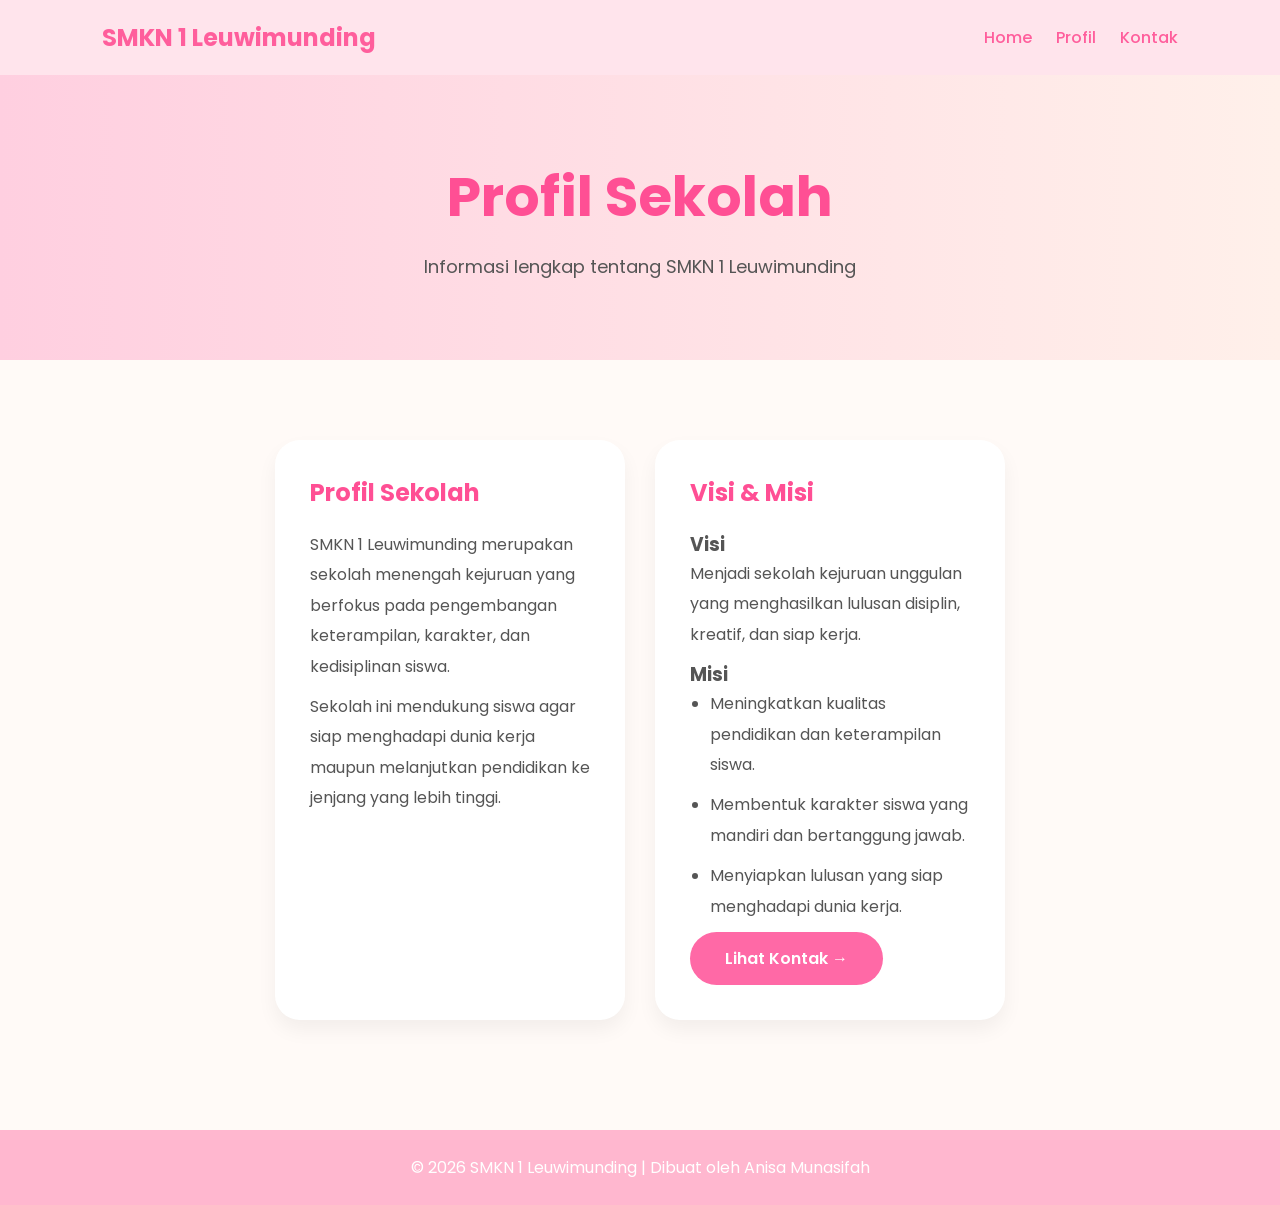
==== profil.html @ a29aefb9 "Project Website Profil SMKN 1 Leuwimunding" ====
<!DOCTYPE html>
<html lang="id">

<head>

    <meta charset="UTF-8">

    <meta name="viewport" content="width=device-width, initial-scale=1.0">

    <title>Profil Sekolah</title>

    <!-- GOOGLE FONT -->

    <link rel="preconnect" href="https://fonts.googleapis.com">

    <link rel="preconnect" href="https://fonts.gstatic.com" crossorigin>

    <link href="https://fonts.googleapis.com/css2?family=Poppins:wght@300;400;500;600;700&display=swap"
        rel="stylesheet">

    <!-- CSS -->

    <link rel="stylesheet" href="style.css">

</head>

<body>

    <!-- NAVBAR -->

    <nav>

        <div class="logo">

            SMKN 1 Leuwimunding

        </div>

        <div class="menu">

            <a href="index.html">Home</a>

            <a href="profil.html">Profil</a>

            <a href="kontak.html">Kontak</a>

        </div>

    </nav>

    <!-- HEADER -->

    <section class="page-header">

        <h1>Profil Sekolah</h1>

        <p>
            Informasi lengkap tentang SMKN 1 Leuwimunding
        </p>

    </section>

    <!-- ISI PROFIL -->

    <section class="profil-container">

        <!-- BOX PROFIL -->

        <div class="profil-box">

            <h2>Profil Sekolah</h2>

            <p>
                SMKN 1 Leuwimunding merupakan
                sekolah menengah kejuruan
                yang berfokus pada pengembangan
                keterampilan, karakter,
                dan kedisiplinan siswa.
            </p>

            <p>
                Sekolah ini mendukung siswa
                agar siap menghadapi dunia kerja
                maupun melanjutkan pendidikan
                ke jenjang yang lebih tinggi.
            </p>
            
        </div>

        <!-- BOX VISI MISI -->

        <div class="profil-box">

            <h2>Visi & Misi</h2>

            <h3>Visi</h3>

            <p>
                Menjadi sekolah kejuruan unggulan
                yang menghasilkan lulusan disiplin,
                kreatif, dan siap kerja.
            </p>

            <h3>Misi</h3>

            <ul>

                <li>
                    Meningkatkan kualitas pendidikan
                    dan keterampilan siswa.
                </li>

                <li>
                    Membentuk karakter siswa
                    yang mandiri dan bertanggung jawab.
                </li>

                <li>
                    Menyiapkan lulusan yang siap
                    menghadapi dunia kerja.
                </li>

            </ul>

            <!-- TOMBOL -->

            <a href="kontak.html" class="btn">

                Lihat Kontak →

            </a>

        </div>

    </section>

    <!-- FOOTER -->

    <footer>

        <p>
            © 2026 SMKN 1 Leuwimunding |
            Dibuat oleh Anisa Munasifah
        </p>

    </footer>

    <!-- JAVASCRIPT -->

    <script src="script.js"></script>

</body>

</html>
---- style.css ----
* {
    margin: 0;
    padding: 0;
    box-sizing: border-box;
    font-family: 'Poppins', sans-serif;
}

body {
    background: #fffaf7;
    color: #555;
}

/* NAVBAR */

nav {
    background: #ffe4ec;
    display: flex;
    justify-content: space-between;
    align-items: center;
    padding: 20px 8%;
    position: sticky;
    top: 0;
}

.logo {
    font-size: 24px;
    font-weight: 700;
    color: #ff5e9c;
}

.menu a {
    text-decoration: none;
    color: #ff5e9c;
    margin-left: 20px;
    font-weight: 500;
    transition: 0.3s;
}

.menu a:hover {
    color: #ff2f7f;
}

/* HERO */

.hero {
    min-height: 90vh;
    background: linear-gradient(to right, #ffdce8, #fff5ef);
    display: flex;
    justify-content: center;
    align-items: center;
    text-align: center;
    padding: 40px;
}

.hero-text {
    max-width: 700px;
}

.hero-text h1 {
    font-size: 70px;
    color: #ff4f94;
    margin-bottom: 20px;
}

.hero-text p {
    font-size: 20px;
    line-height: 1.9;
    margin-bottom: 35px;
}

/* BUTTON */

.btn {
    display: inline-block;
    background: #ff69a6;
    color: white;
    text-decoration: none;
    padding: 14px 35px;
    border-radius: 30px;
    transition: 0.3s;
    font-weight: 600;
}

.btn:hover {
    background: #ff4f94;
    transform: scale(1.05);
}

/* ABOUT */

.about {
    padding: 80px 8%;
    display: grid;
    grid-template-columns: repeat(auto-fit, minmax(280px, 1fr));
    gap: 30px;
}

.card {
    background: white;
    padding: 35px;
    border-radius: 25px;
    box-shadow: 0 10px 20px rgba(0, 0, 0, 0.05);
    transition: 0.3s;
}

.card:hover {
    transform: translateY(-10px);
}

.card h2 {
    color: #ff4f94;
    margin-bottom: 20px;
}

.card p {
    line-height: 1.9;
}

/* PAGE HEADER */

.page-header {
    background: linear-gradient(to right, #ffcfe0, #fff0ea);
    text-align: center;
    padding: 80px 20px;
}

.page-header h1 {
    font-size: 55px;
    color: #ff4f94;
    margin-bottom: 15px;
}

.page-header p {
    font-size: 18px;
}

/* PROFIL */

.profil-container {
    padding: 80px 8%;
    display: flex;
    flex-wrap: wrap;
    justify-content: center;
    gap: 30px;
}

.profil-box {
    background: white;
    width: 350px;
    padding: 35px;
    border-radius: 25px;
    box-shadow: 0 10px 20px rgba(0, 0, 0, 0.05);
}

.profil-box h2 {
    color: #ff4f94;
    margin-bottom: 20px;
}

.profil-box p,
.profil-box li {
    line-height: 1.9;
    margin-bottom: 10px;
}

.profil-box ul {
    padding-left: 20px;
}

/* JURUSAN */

.jurusan-container {
    padding: 80px 8%;
    display: grid;
    grid-template-columns: repeat(auto-fit, minmax(280px, 1fr));
    gap: 30px;
}

.jurusan-card {
    background: white;
    padding: 35px;
    border-radius: 25px;
    text-align: center;
    box-shadow: 0 10px 20px rgba(0, 0, 0, 0.05);
}

.jurusan-card h2 {
    color: #ff4f94;
    margin-bottom: 20px;
}

.jurusan-card p {
    line-height: 1.9;
}

.center {
    text-align: center;
    margin-bottom: 70px;
}

/* FOOTER */

footer {
    background: #ffb7cf;
    text-align: center;
    padding: 25px;
    color: white;
    margin-top: 30px;
}

/* RESPONSIVE */

@media(max-width:768px) {

    nav {
        flex-direction: column;
    }

    .menu {
        margin-top: 15px;
    }

    .hero-text h1 {
        font-size: 45px;
    }

    .page-header h1 {
        font-size: 40px;
    }

}
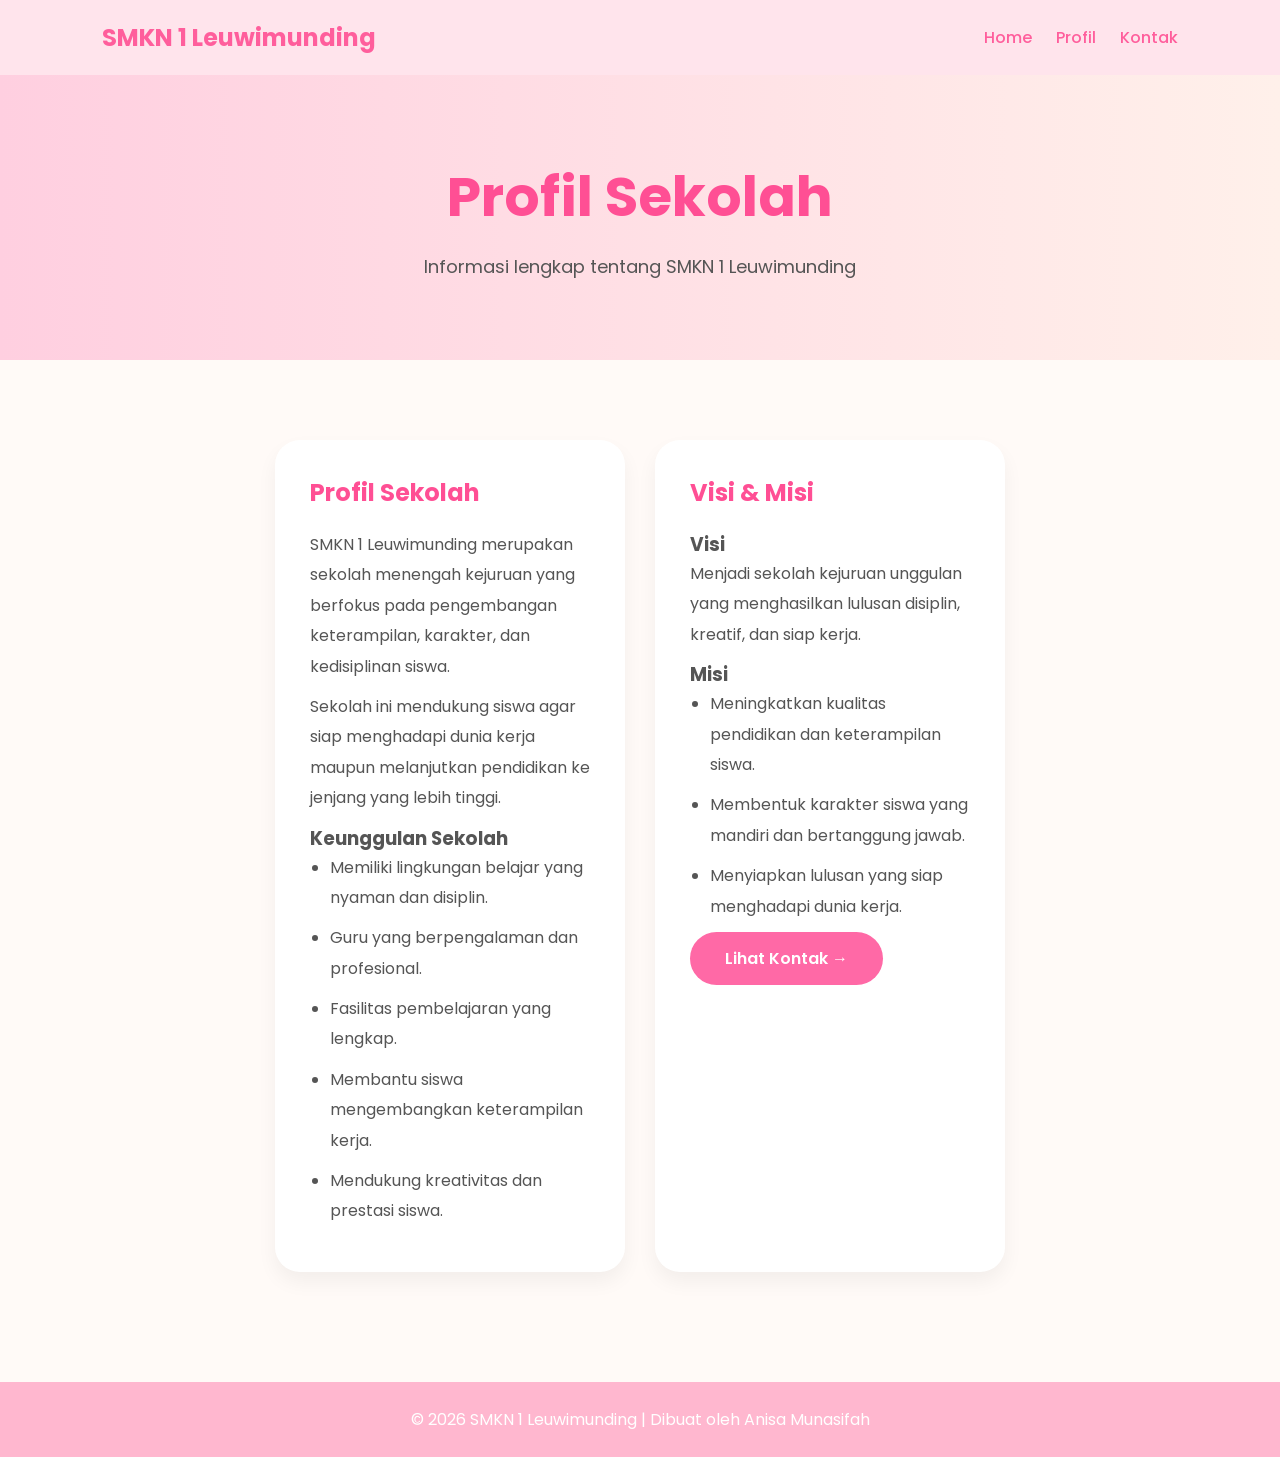
==== commit d9bc28b0: "Update Profil Website SMKN 1 Leuwimunding" ====
--- a/profil.html
+++ b/profil.html
@@ -84,7 +84,35 @@
                 maupun melanjutkan pendidikan
                 ke jenjang yang lebih tinggi.
             </p>
-            
+
+            <!-- KEUNGGULAN -->
+
+            <h3>Keunggulan Sekolah</h3>
+
+            <ul>
+
+                <li>
+                    Memiliki lingkungan belajar yang nyaman dan disiplin.
+                </li>
+
+                <li>
+                    Guru yang berpengalaman dan profesional.
+                </li>
+
+                <li>
+                    Fasilitas pembelajaran yang lengkap.
+                </li>
+
+                <li>
+                    Membantu siswa mengembangkan keterampilan kerja.
+                </li>
+
+                <li>
+                    Mendukung kreativitas dan prestasi siswa.
+                </li>
+
+            </ul>
+
         </div>
 
         <!-- BOX VISI MISI -->
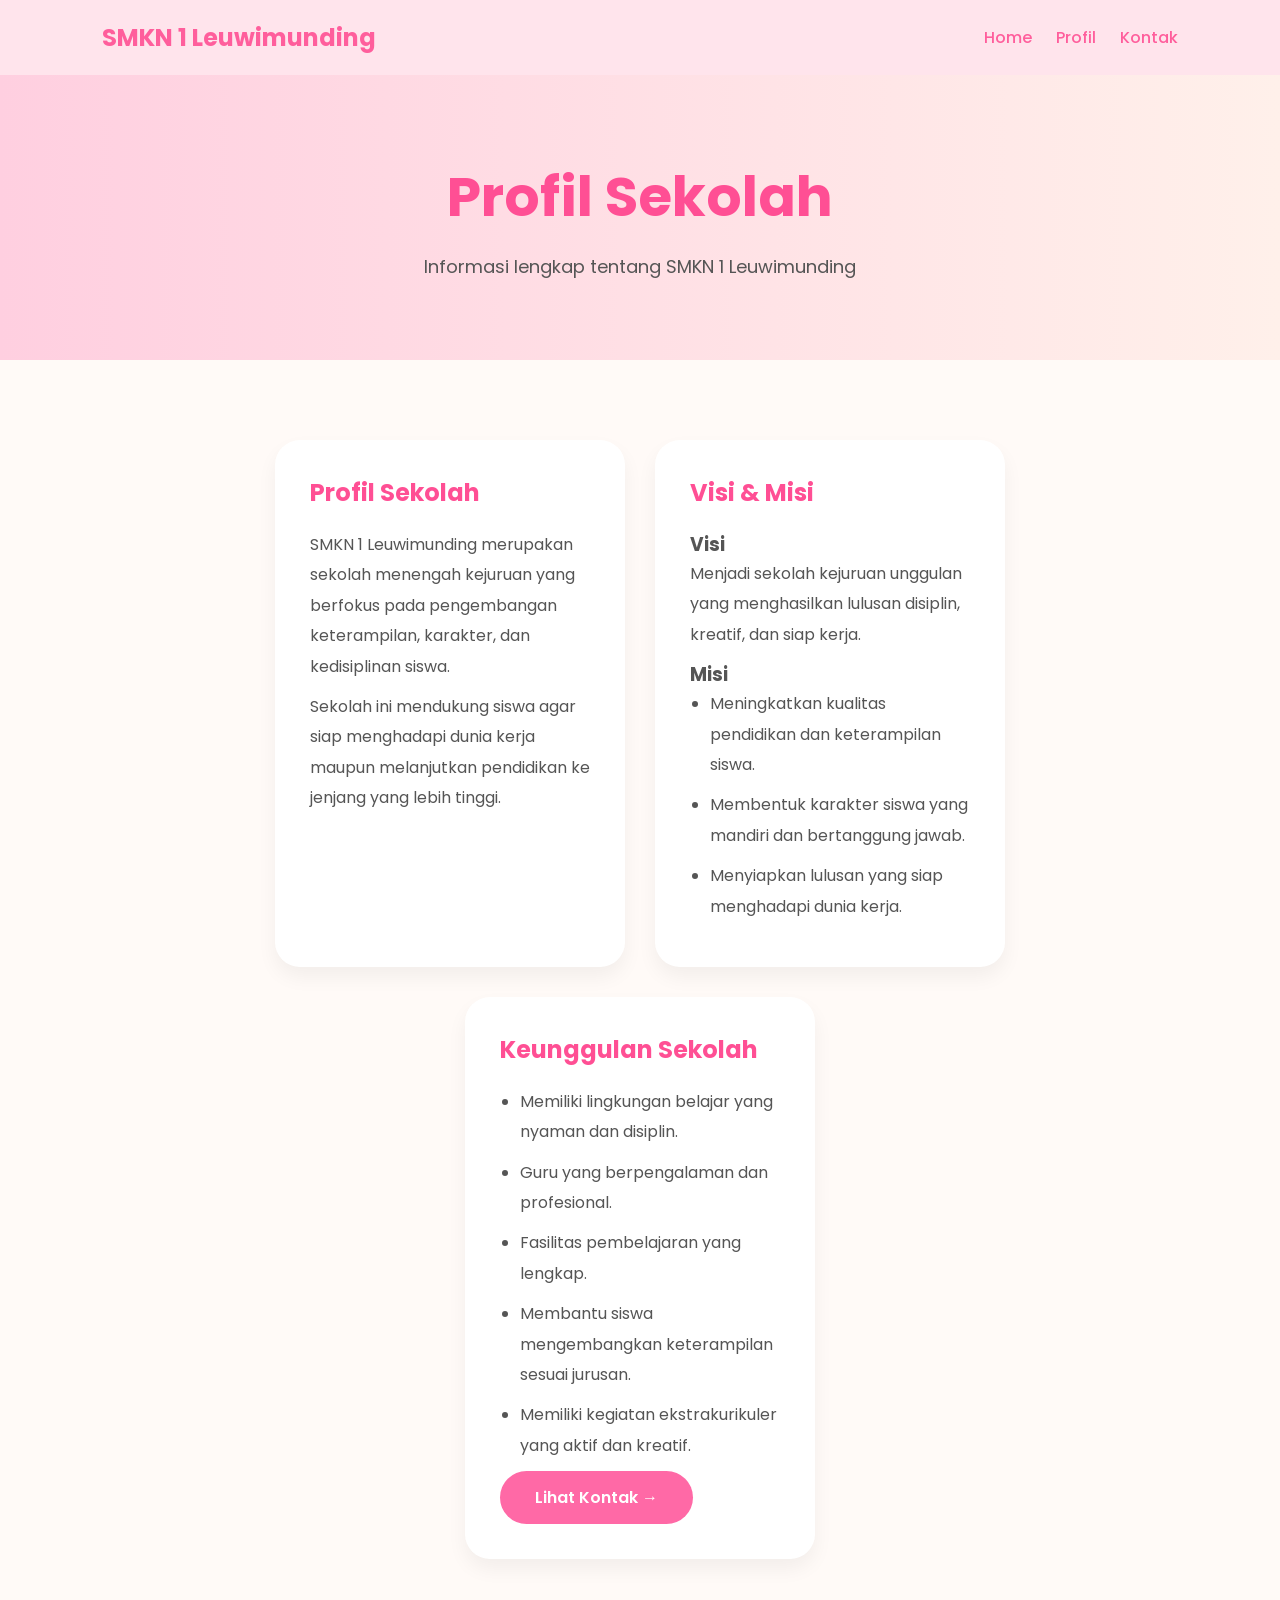
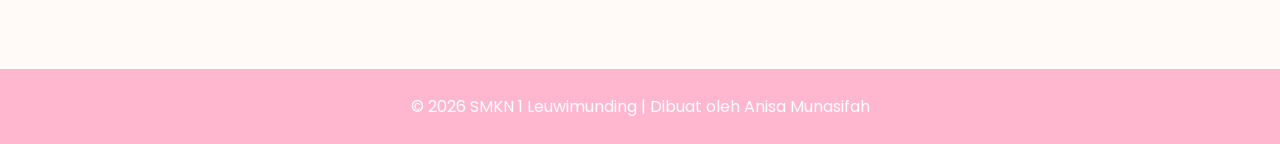
==== commit ec2ca054: "Update profil website SMKN 1 Leuwimunding" ====
--- a/profil.html
+++ b/profil.html
@@ -85,34 +85,6 @@
                 ke jenjang yang lebih tinggi.
             </p>
 
-            <!-- KEUNGGULAN -->
-
-            <h3>Keunggulan Sekolah</h3>
-
-            <ul>
-
-                <li>
-                    Memiliki lingkungan belajar yang nyaman dan disiplin.
-                </li>
-
-                <li>
-                    Guru yang berpengalaman dan profesional.
-                </li>
-
-                <li>
-                    Fasilitas pembelajaran yang lengkap.
-                </li>
-
-                <li>
-                    Membantu siswa mengembangkan keterampilan kerja.
-                </li>
-
-                <li>
-                    Mendukung kreativitas dan prestasi siswa.
-                </li>
-
-            </ul>
-
         </div>
 
         <!-- BOX VISI MISI -->
@@ -150,6 +122,43 @@
 
             </ul>
 
+        </div>
+
+        <!-- BOX KEUNGGULAN -->
+
+        <div class="profil-box">
+
+            <h2>Keunggulan Sekolah</h2>
+
+            <ul>
+
+                <li>
+                    Memiliki lingkungan belajar
+                    yang nyaman dan disiplin.
+                </li>
+
+                <li>
+                    Guru yang berpengalaman
+                    dan profesional.
+                </li>
+
+                <li>
+                    Fasilitas pembelajaran
+                    yang lengkap.
+                </li>
+
+                <li>
+                    Membantu siswa mengembangkan
+                    keterampilan sesuai jurusan.
+                </li>
+
+                <li>
+                    Memiliki kegiatan ekstrakurikuler
+                    yang aktif dan kreatif.
+                </li>
+
+            </ul>
+
             <!-- TOMBOL -->
 
             <a href="kontak.html" class="btn">
